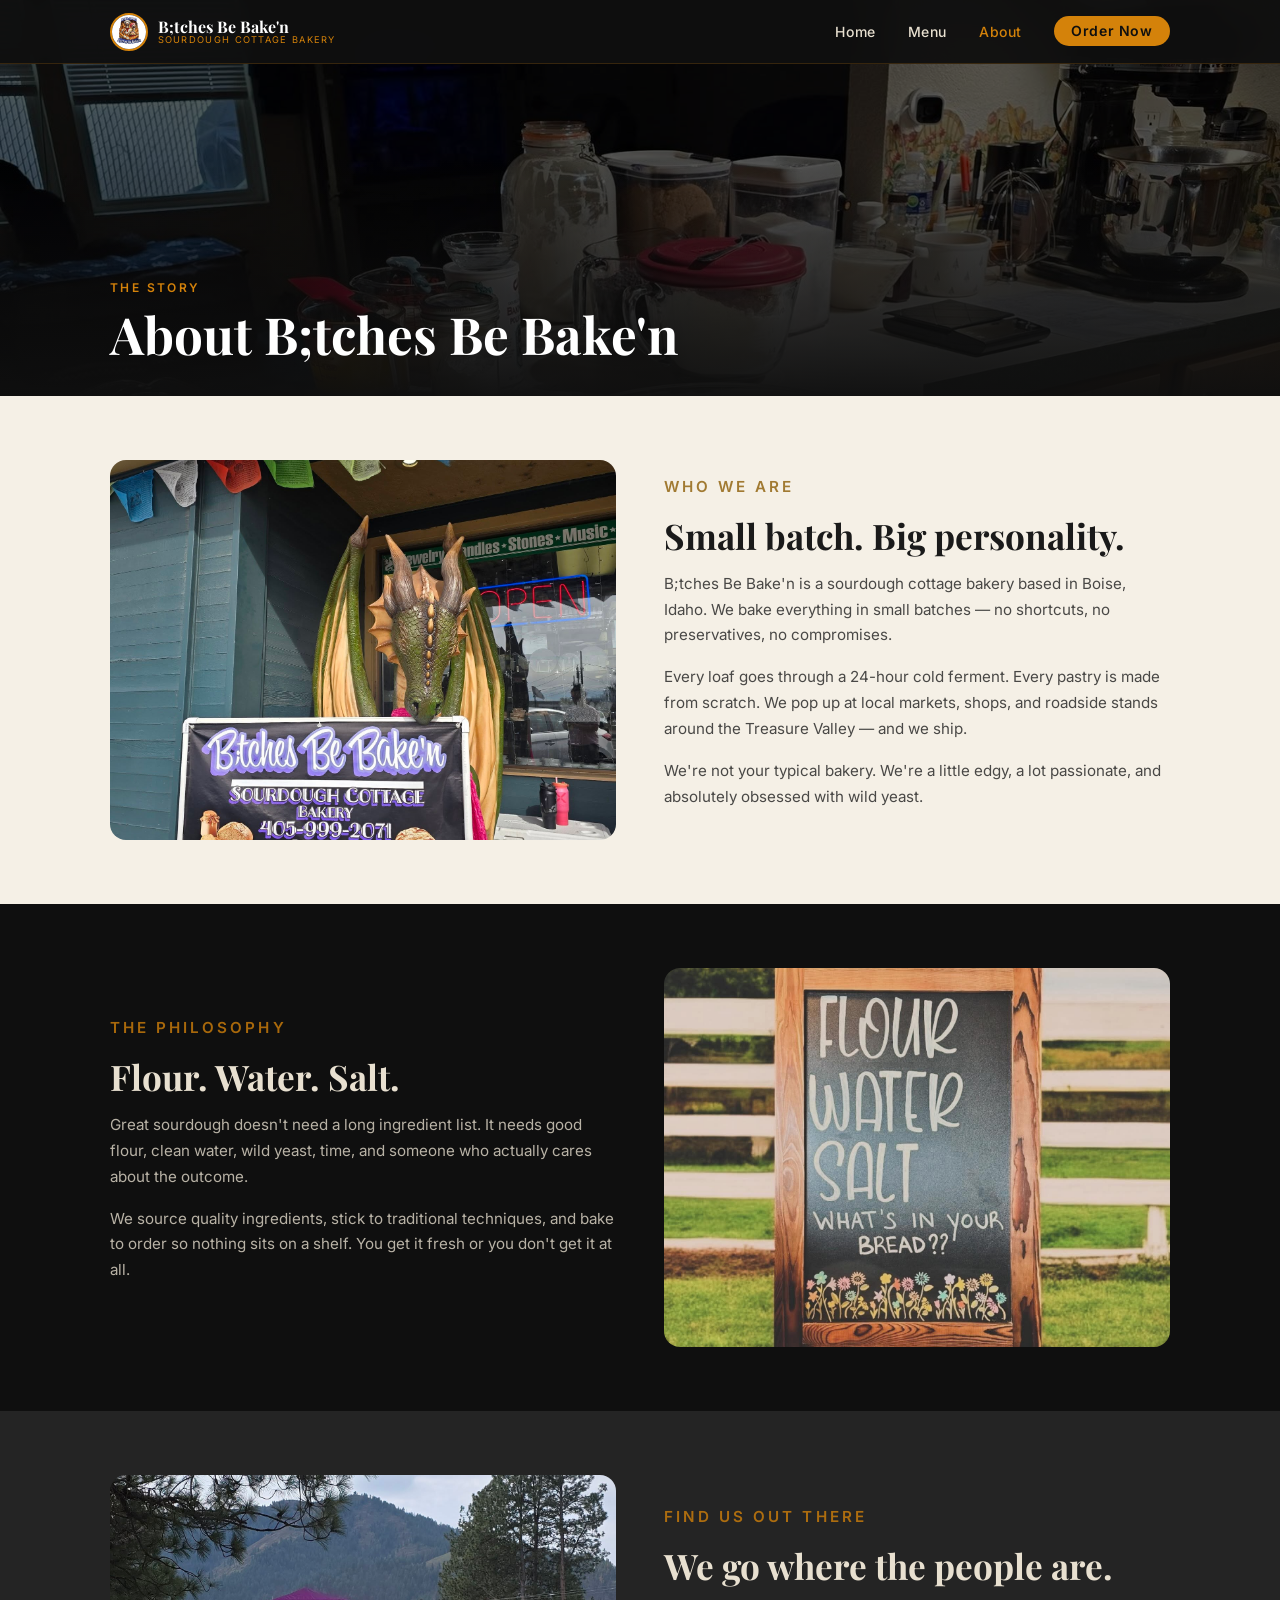
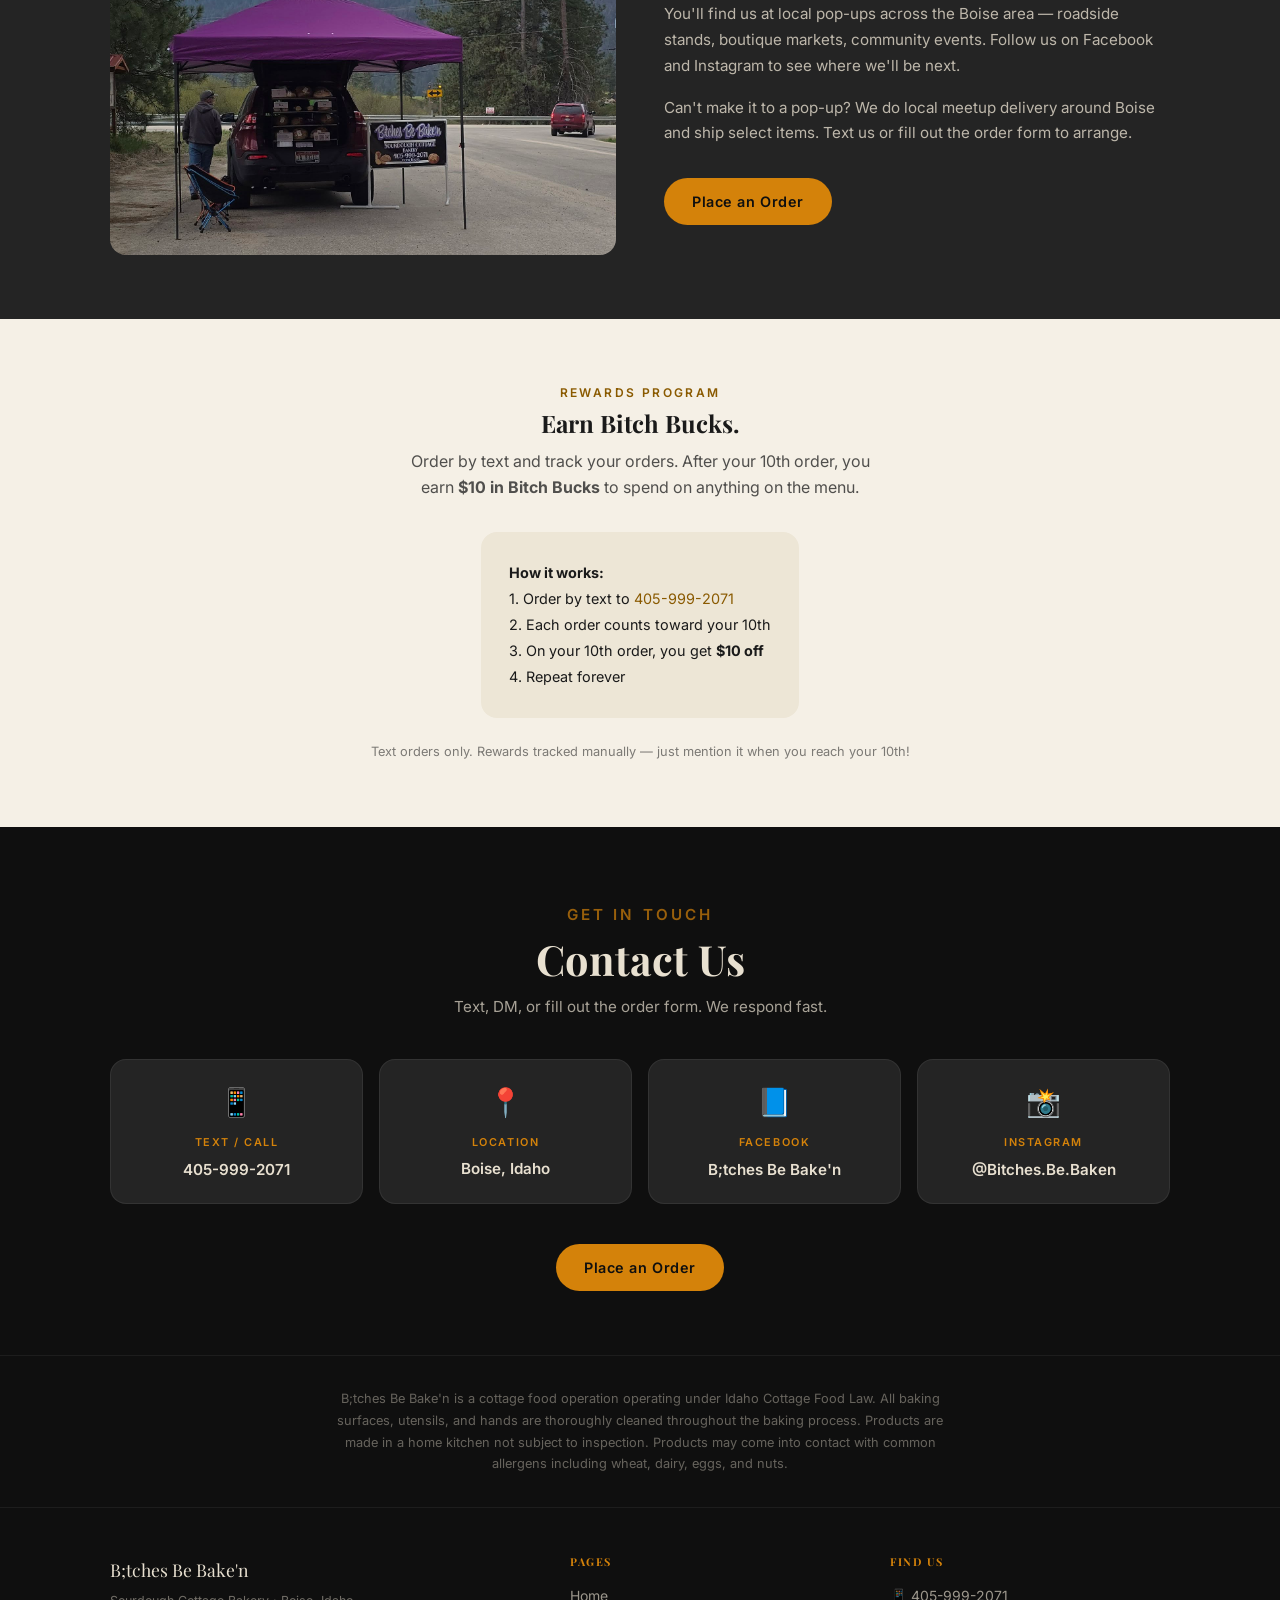
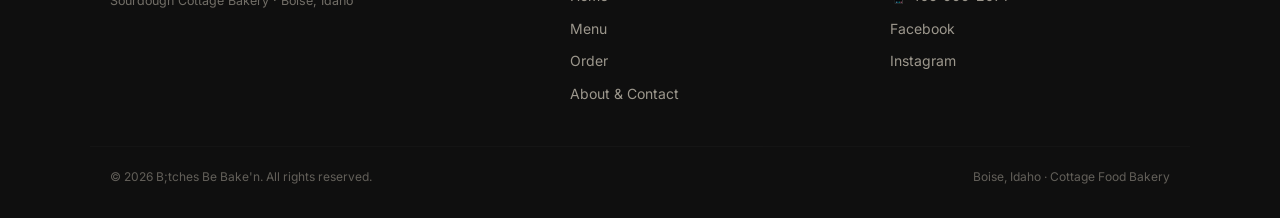
==== about.html @ 4016543a "Initial build: B;tches Be Bake'n website Full static site for bitchesbebaken.com — Boise, Idaho sour" ====
<!DOCTYPE html>
<html lang="en">
<head>
  <meta charset="UTF-8" />
  <meta name="viewport" content="width=device-width, initial-scale=1.0" />
  <title>About — B;tches Be Bake'n</title>
  <meta name="description" content="The story behind B;tches Be Bake'n — a small batch sourdough cottage bakery in Boise, Idaho." />
  <link rel="preconnect" href="https://fonts.googleapis.com" />
  <link rel="preconnect" href="https://fonts.gstatic.com" crossorigin />
  <link href="https://fonts.googleapis.com/css2?family=Playfair+Display:ital,wght@0,700;1,700&family=Inter:wght@400;500;600&display=swap" rel="stylesheet" />
  <link rel="stylesheet" href="style.css" />
</head>
<body>

<nav class="nav" id="siteNav">
  <div class="nav__inner">
    <a href="index.html" class="nav__logo">
      <img src="images/brand-logo-art-sugar-skull-bakers.jpg" alt="B;tches Be Bake'n logo" class="nav__logo-img" />
      <div class="nav__logo-text">
        B;tches Be Bake'n
        <span>Sourdough Cottage Bakery</span>
      </div>
    </a>
    <button id="navToggle" class="nav__toggle" aria-label="Menu" aria-expanded="false">
      <span></span><span></span><span></span>
    </button>
    <ul id="navLinks" class="nav__links">
      <li><a href="index.html">Home</a></li>
      <li><a href="menu.html">Menu</a></li>
      <li><a href="about.html">About</a></li>
      <li><a href="order.html" class="nav__order-btn">Order Now</a></li>
    </ul>
  </div>
</nav>

<!-- About hero -->
<div class="about-hero page-top">
  <div class="about-hero__bg"></div>
  <div class="about-hero__overlay"></div>
  <div class="about-hero__content container">
    <p class="section-label">The story</p>
    <h1>About B;tches Be Bake'n</h1>
  </div>
</div>

<!-- Story section -->
<section class="section section--cream">
  <div class="container">
    <div class="feature">
      <div class="feature__img">
        <img src="images/brand-banner-dragon-statue.jpg" alt="B;tches Be Bake'n brand banner with dragon" />
      </div>
      <div class="feature__text">
        <p class="section-label">Who we are</p>
        <h2>Small batch. Big personality.</h2>
        <p>B;tches Be Bake'n is a sourdough cottage bakery based in Boise, Idaho. We bake everything in small batches — no shortcuts, no preservatives, no compromises.</p>
        <p>Every loaf goes through a 24-hour cold ferment. Every pastry is made from scratch. We pop up at local markets, shops, and roadside stands around the Treasure Valley — and we ship.</p>
        <p>We're not your typical bakery. We're a little edgy, a lot passionate, and absolutely obsessed with wild yeast.</p>
      </div>
    </div>
  </div>
</section>

<!-- Flour Water Salt accent -->
<section class="section">
  <div class="container">
    <div class="feature feature--reverse">
      <div class="feature__img">
        <img src="images/accent-flour-water-salt-sign.jpg" alt="Flour Water Salt sign" />
      </div>
      <div class="feature__text">
        <p class="section-label">The philosophy</p>
        <h2>Flour. Water. Salt.</h2>
        <p>Great sourdough doesn't need a long ingredient list. It needs good flour, clean water, wild yeast, time, and someone who actually cares about the outcome.</p>
        <p>We source quality ingredients, stick to traditional techniques, and bake to order so nothing sits on a shelf. You get it fresh or you don't get it at all.</p>
      </div>
    </div>
  </div>
</section>

<!-- Market lifestyle -->
<section class="section section--dark2">
  <div class="container">
    <div class="feature">
      <div class="feature__img">
        <img src="images/market-stand-mountains.jpg" alt="B;tches Be Bake'n roadside stand with mountain backdrop" />
      </div>
      <div class="feature__text">
        <p class="section-label">Find us out there</p>
        <h2>We go where the people are.</h2>
        <p>You'll find us at local pop-ups across the Boise area — roadside stands, boutique markets, community events. Follow us on Facebook and Instagram to see where we'll be next.</p>
        <p>Can't make it to a pop-up? We do local meetup delivery around Boise and ship select items. Text us or fill out the order form to arrange.</p>
        <a href="order.html" class="btn btn--gold mt-1">Place an Order</a>
      </div>
    </div>
  </div>
</section>

<!-- Rewards program -->
<section class="section section--cream">
  <div class="container" style="max-width:700px; text-align:center;">
    <p class="section-label">Rewards program</p>
    <h2>Earn Bitch Bucks.</h2>
    <p style="opacity:0.75; margin: 0.75rem auto 2rem; max-width:480px;">Order by text and track your orders. After your 10th order, you earn <strong>$10 in Bitch Bucks</strong> to spend on anything on the menu.</p>
    <div style="background:var(--cream2); border-radius:var(--radius-lg); padding:1.75rem; display:inline-block; text-align:left; font-size:0.9rem; line-height:1.8; color:var(--text-dark);">
      <strong>How it works:</strong><br/>
      1. Order by text to <a href="sms:4059992071">405-999-2071</a><br/>
      2. Each order counts toward your 10th<br/>
      3. On your 10th order, you get <strong>$10 off</strong><br/>
      4. Repeat forever
    </div>
    <p style="margin-top:1.5rem; opacity:0.55; font-size:0.8rem;">Text orders only. Rewards tracked manually — just mention it when you reach your 10th!</p>
  </div>
</section>

<!-- Contact -->
<section class="section" id="contact">
  <div class="container">
    <div class="section-header">
      <p class="section-label">Get in touch</p>
      <h2>Contact Us</h2>
      <p>Text, DM, or fill out the order form. We respond fast.</p>
    </div>

    <div class="contact-grid">
      <div class="contact-card">
        <div class="contact-card__icon">📱</div>
        <p class="contact-card__label">Text / Call</p>
        <a href="sms:4059992071" class="contact-card__value">405-999-2071</a>
      </div>
      <div class="contact-card">
        <div class="contact-card__icon">📍</div>
        <p class="contact-card__label">Location</p>
        <p class="contact-card__value">Boise, Idaho</p>
      </div>
      <div class="contact-card">
        <div class="contact-card__icon">📘</div>
        <p class="contact-card__label">Facebook</p>
        <a href="https://www.facebook.com/profile.php?id=61573889138584" target="_blank" rel="noopener" class="contact-card__value">B;tches Be Bake'n</a>
      </div>
      <div class="contact-card">
        <div class="contact-card__icon">📸</div>
        <p class="contact-card__label">Instagram</p>
        <a href="https://www.instagram.com/Bitches.Be.Baken" target="_blank" rel="noopener" class="contact-card__value">@Bitches.Be.Baken</a>
      </div>
    </div>

    <div style="margin-top:2.5rem; text-align:center;">
      <a href="order.html" class="btn btn--gold">Place an Order</a>
    </div>
  </div>
</section>

<!-- Legal -->
<section style="padding:2rem 0; border-top:1px solid rgba(255,255,255,0.06);">
  <div class="container" style="max-width:680px; text-align:center; font-size:0.8rem; opacity:0.4; line-height:1.7;">
    B;tches Be Bake'n is a cottage food operation operating under Idaho Cottage Food Law. All baking surfaces, utensils, and hands are thoroughly cleaned throughout the baking process. Products are made in a home kitchen not subject to inspection. Products may come into contact with common allergens including wheat, dairy, eggs, and nuts.
  </div>
</section>

<footer class="footer">
  <div class="footer__inner">
    <div>
      <p class="footer__brand-name">B;tches Be Bake'n</p>
      <p class="footer__brand-tag">Sourdough Cottage Bakery · Boise, Idaho</p>
    </div>
    <div class="footer__col">
      <h4>Pages</h4>
      <ul>
        <li><a href="index.html">Home</a></li>
        <li><a href="menu.html">Menu</a></li>
        <li><a href="order.html">Order</a></li>
        <li><a href="about.html">About &amp; Contact</a></li>
      </ul>
    </div>
    <div class="footer__col">
      <h4>Find Us</h4>
      <ul>
        <li><a href="sms:4059992071">📱 405-999-2071</a></li>
        <li><a href="https://www.facebook.com/profile.php?id=61573889138584" target="_blank" rel="noopener">Facebook</a></li>
        <li><a href="https://www.instagram.com/Bitches.Be.Baken" target="_blank" rel="noopener">Instagram</a></li>
      </ul>
    </div>
  </div>
  <div class="footer__bottom">
    <span>© 2026 B;tches Be Bake'n. All rights reserved.</span>
    <span>Boise, Idaho · Cottage Food Bakery</span>
  </div>
</footer>

<script src="script.js"></script>
</body>
</html>
---- style.css ----
/* ── Reset & base ──────────────────────────────── */
*, *::before, *::after { box-sizing: border-box; margin: 0; padding: 0; }

:root {
  --black:   #0f0f0f;
  --dark:    #1a1a1a;
  --dark2:   #242424;
  --cream:   #f5f0e6;
  --cream2:  #ede6d6;
  --gold:    #d4820a;
  --gold2:   #f0a030;
  --white:   #ffffff;
  --text-dark:  #1a1a1a;
  --text-light: #e8e0d0;
  --text-muted: #888;

  --font-display: 'Playfair Display', Georgia, serif;
  --font-body:    'Inter', system-ui, sans-serif;

  --radius:    8px;
  --radius-lg: 16px;
  --shadow:    0 4px 24px rgba(0,0,0,0.4);
  --shadow-card: 0 2px 12px rgba(0,0,0,0.3);

  --max-w: 1100px;
  --nav-h: 64px;
}

html { scroll-behavior: smooth; }

body {
  font-family: var(--font-body);
  background: var(--black);
  color: var(--text-light);
  line-height: 1.6;
  font-size: 16px;
}

img { display: block; max-width: 100%; height: auto; }
a   { color: var(--gold); text-decoration: none; }
a:hover { color: var(--gold2); }

/* ── Typography ────────────────────────────────── */
h1, h2, h3, h4 {
  font-family: var(--font-display);
  line-height: 1.15;
  font-weight: 700;
}

.section-label {
  font-size: 0.75rem;
  font-weight: 600;
  letter-spacing: 0.2em;
  text-transform: uppercase;
  color: var(--gold);
  margin-bottom: 0.5rem;
}

/* ── Layout helpers ────────────────────────────── */
.container {
  max-width: var(--max-w);
  margin: 0 auto;
  padding: 0 1.25rem;
}

.section { padding: 4rem 0; }

@media (max-width: 600px) {
  .section { padding: 3rem 0; }
}

.section--cream {
  background: var(--cream);
  color: var(--text-dark);
}
.section--cream .section-label { color: #8a5a00; }
.section--cream a { color: #8a5a00; }

.section--dark2 { background: var(--dark2); }

/* ── Nav ───────────────────────────────────────── */
.nav {
  position: fixed;
  top: 0; left: 0; right: 0;
  height: var(--nav-h);
  z-index: 200;
  display: flex;
  align-items: center;
  background: rgba(15,15,15,0.95);
  backdrop-filter: blur(12px);
  -webkit-backdrop-filter: blur(12px);
  border-bottom: 1px solid rgba(212,130,10,0.2);
  transition: background 0.3s;
}

.nav__inner {
  max-width: var(--max-w);
  margin: 0 auto;
  padding: 0 1.25rem;
  width: 100%;
  display: flex;
  align-items: center;
  justify-content: space-between;
  gap: 1rem;
}

.nav__logo {
  display: flex;
  align-items: center;
  gap: 0.6rem;
  text-decoration: none;
  flex-shrink: 0;
}

.nav__logo-img {
  width: 38px;
  height: 38px;
  object-fit: cover;
  border-radius: 50%;
  border: 2px solid var(--gold);
}

.nav__logo-text {
  font-family: var(--font-display);
  font-size: 1rem;
  font-weight: 700;
  color: var(--white);
  line-height: 1.1;
}
.nav__logo-text span {
  display: block;
  font-size: 0.58rem;
  font-family: var(--font-body);
  letter-spacing: 0.14em;
  text-transform: uppercase;
  color: var(--gold);
  font-weight: 400;
}

/* Desktop links */
.nav__links {
  display: flex;
  align-items: center;
  gap: 2rem;
  list-style: none;
}
.nav__links a {
  font-size: 0.875rem;
  font-weight: 500;
  letter-spacing: 0.04em;
  color: var(--text-light);
  transition: color 0.2s;
}
.nav__links a:hover,
.nav__links a.active { color: var(--gold); }

.nav__order-btn {
  background: var(--gold) !important;
  color: var(--black) !important;
  padding: 0.4rem 1.1rem;
  border-radius: 99px;
  font-weight: 600 !important;
  transition: background 0.2s !important;
}
.nav__order-btn:hover { background: var(--gold2) !important; }

/* Hamburger toggle */
.nav__toggle {
  display: none;
  flex-direction: column;
  justify-content: center;
  gap: 5px;
  width: 40px;
  height: 40px;
  background: none;
  border: none;
  cursor: pointer;
  padding: 6px;
  border-radius: var(--radius);
  transition: background 0.2s;
  flex-shrink: 0;
}
.nav__toggle:hover { background: rgba(255,255,255,0.07); }
.nav__toggle span {
  display: block;
  width: 22px;
  height: 2px;
  background: var(--text-light);
  border-radius: 2px;
  transition: transform 0.3s, opacity 0.3s, width 0.3s;
  transform-origin: center;
}
/* animated X when open */
.nav__toggle.open span:nth-child(1) { transform: translateY(7px) rotate(45deg); }
.nav__toggle.open span:nth-child(2) { opacity: 0; width: 0; }
.nav__toggle.open span:nth-child(3) { transform: translateY(-7px) rotate(-45deg); }

/* Mobile nav drawer */
@media (max-width: 720px) {
  .nav__toggle { display: flex; }

  .nav__links {
    display: flex;
    flex-direction: column;
    align-items: stretch;
    gap: 0;
    position: fixed;
    top: var(--nav-h);
    left: 0; right: 0;
    background: rgba(15,15,15,0.98);
    backdrop-filter: blur(16px);
    -webkit-backdrop-filter: blur(16px);
    border-bottom: 1px solid rgba(212,130,10,0.2);
    padding: 0.5rem 0 1rem;
    /* hidden by default */
    transform: translateY(-8px);
    opacity: 0;
    pointer-events: none;
    transition: transform 0.25s ease, opacity 0.25s ease;
  }

  .nav__links.open {
    transform: translateY(0);
    opacity: 1;
    pointer-events: auto;
  }

  .nav__links li { width: 100%; }
  .nav__links a {
    display: block;
    padding: 0.85rem 1.5rem;
    font-size: 1rem;
    border-radius: 0;
  }
  .nav__links a:hover { background: rgba(255,255,255,0.04); }

  .nav__order-btn {
    margin: 0.5rem 1.25rem 0 !important;
    display: block !important;
    text-align: center !important;
    border-radius: var(--radius) !important;
    padding: 0.7rem 1rem !important;
  }
}

/* page offset for fixed nav */
.page-top { padding-top: var(--nav-h); }

/* ── Buttons ───────────────────────────────────── */
.btn {
  display: inline-block;
  padding: 0.75rem 1.75rem;
  border-radius: 99px;
  font-weight: 600;
  font-size: 0.9rem;
  letter-spacing: 0.04em;
  cursor: pointer;
  transition: all 0.2s;
  border: none;
  text-align: center;
  white-space: nowrap;
}
.btn--gold   { background: var(--gold); color: var(--black); }
.btn--gold:hover { background: var(--gold2); color: var(--black); }
.btn--outline {
  background: transparent;
  color: var(--gold);
  border: 2px solid var(--gold);
}
.btn--outline:hover { background: var(--gold); color: var(--black); }
.btn--cream  { background: var(--cream); color: var(--text-dark); }
.btn--cream:hover { background: var(--cream2); }

@media (max-width: 480px) {
  .btn { padding: 0.7rem 1.4rem; font-size: 0.875rem; }
}

/* ── Hero ──────────────────────────────────────── */
.hero {
  position: relative;
  min-height: 100vh;
  display: flex;
  align-items: center;
  overflow: hidden;
}

.hero__bg {
  position: absolute;
  inset: 0;
  background-image: url('images/bg-sinny-rolls-multi-rack.jpg');
  background-size: cover;
  background-position: center;
  filter: brightness(0.3);
  transform: scale(1.04);
  transition: transform 8s ease;
}
.hero:hover .hero__bg { transform: scale(1.0); }

.hero__overlay {
  position: absolute;
  inset: 0;
  background: linear-gradient(135deg, rgba(15,15,15,0.6) 0%, rgba(212,130,10,0.08) 100%);
}

.hero__content {
  position: relative;
  z-index: 2;
  max-width: var(--max-w);
  margin: 0 auto;
  padding: 6rem 1.25rem 4rem;
}

.hero__eyebrow {
  font-size: 0.72rem;
  letter-spacing: 0.22em;
  text-transform: uppercase;
  color: var(--gold);
  font-weight: 600;
  margin-bottom: 1rem;
}

.hero__title {
  font-size: clamp(2.4rem, 7vw, 5.5rem);
  color: var(--white);
  margin-bottom: 1.25rem;
  max-width: 700px;
}
.hero__title em { font-style: italic; color: var(--gold); }

.hero__sub {
  font-size: clamp(0.95rem, 2.5vw, 1.1rem);
  color: var(--text-light);
  max-width: 480px;
  margin-bottom: 2rem;
  opacity: 0.85;
}

.hero__actions {
  display: flex;
  gap: 0.75rem;
  flex-wrap: wrap;
}

.hero__scroll {
  position: absolute;
  bottom: 2rem;
  left: 50%;
  transform: translateX(-50%);
  display: flex;
  flex-direction: column;
  align-items: center;
  gap: 0.4rem;
  color: rgba(255,255,255,0.35);
  font-size: 0.65rem;
  letter-spacing: 0.15em;
  text-transform: uppercase;
  z-index: 2;
}
.hero__scroll-line {
  width: 1px;
  height: 36px;
  background: linear-gradient(to bottom, rgba(255,255,255,0.35), transparent);
  animation: scrollLine 1.8s ease-in-out infinite;
}
@keyframes scrollLine {
  0%   { opacity: 0; transform: scaleY(0); transform-origin: top; }
  50%  { opacity: 1; }
  100% { opacity: 0; transform: scaleY(1); transform-origin: top; }
}

@media (max-width: 480px) {
  .hero__scroll { display: none; }
}

/* ── Section headers ───────────────────────────── */
.section-header {
  text-align: center;
  margin-bottom: 2.5rem;
}
.section-header h2 { font-size: clamp(1.6rem, 4vw, 2.6rem); margin-top: 0.4rem; }
.section-header p  { margin-top: 0.75rem; max-width: 520px; margin-left: auto; margin-right: auto; opacity: 0.7; font-size: 0.95rem; }

/* ── Product cards ─────────────────────────────── */
.product-grid {
  display: grid;
  grid-template-columns: repeat(auto-fill, minmax(240px, 1fr));
  gap: 1.25rem;
}

@media (max-width: 480px) {
  .product-grid { grid-template-columns: 1fr 1fr; gap: 0.75rem; }
}
@media (max-width: 360px) {
  .product-grid { grid-template-columns: 1fr; }
}

.product-card {
  background: var(--dark2);
  border-radius: var(--radius-lg);
  overflow: hidden;
  border: 1px solid rgba(255,255,255,0.06);
  transition: transform 0.25s, box-shadow 0.25s;
}
.section--cream .product-card {
  background: var(--white);
  border-color: rgba(0,0,0,0.08);
  box-shadow: var(--shadow-card);
}
.product-card:hover {
  transform: translateY(-3px);
  box-shadow: 0 8px 28px rgba(212,130,10,0.18);
}

.product-card__img {
  width: 100%;
  aspect-ratio: 4/3;
  object-fit: cover;
}

.product-card__body { padding: 0.9rem 1rem 1.1rem; }

.product-card__name {
  font-family: var(--font-display);
  font-size: 1rem;
  font-weight: 700;
  margin-bottom: 0.3rem;
}
@media (max-width: 480px) {
  .product-card__name { font-size: 0.9rem; }
  .product-card__body { padding: 0.7rem 0.75rem 0.9rem; }
}

.product-card__desc {
  font-size: 0.82rem;
  opacity: 0.65;
  margin-bottom: 0.65rem;
  line-height: 1.45;
}
@media (max-width: 480px) {
  .product-card__desc { display: none; } /* save space on tiny screens */
}

.product-card__footer {
  display: flex;
  align-items: center;
  justify-content: space-between;
  gap: 0.4rem;
  flex-wrap: wrap;
}

.product-card__price {
  font-size: 0.95rem;
  font-weight: 700;
  color: var(--gold);
}
.section--cream .product-card__price { color: #8a5a00; }

.product-card__tag {
  font-size: 0.65rem;
  font-weight: 600;
  letter-spacing: 0.07em;
  text-transform: uppercase;
  padding: 0.18rem 0.5rem;
  border-radius: 99px;
  background: rgba(212,130,10,0.15);
  color: var(--gold);
  white-space: nowrap;
}
.section--cream .product-card__tag { background: rgba(138,90,0,0.12); color: #8a5a00; }

/* ── Stat strip ────────────────────────────────── */
.stat-strip {
  background: var(--gold);
  color: var(--black);
  padding: 1.75rem 0;
}
.stat-strip__inner {
  display: flex;
  justify-content: space-around;
  flex-wrap: wrap;
  gap: 1.25rem;
  text-align: center;
}
.stat-strip__item strong {
  display: block;
  font-family: var(--font-display);
  font-size: 2rem;
  font-weight: 700;
  line-height: 1;
}
.stat-strip__item span {
  font-size: 0.75rem;
  font-weight: 600;
  letter-spacing: 0.1em;
  text-transform: uppercase;
  opacity: 0.7;
}

/* ── Two-column feature ────────────────────────── */
.feature {
  display: grid;
  grid-template-columns: 1fr 1fr;
  gap: 3rem;
  align-items: center;
}
.feature--reverse { direction: rtl; }
.feature--reverse > * { direction: ltr; }

@media (max-width: 700px) {
  .feature { grid-template-columns: 1fr; gap: 2rem; }
  .feature--reverse { direction: ltr; }
}

.feature__img {
  border-radius: var(--radius-lg);
  overflow: hidden;
  aspect-ratio: 4/3;
}
.feature__img img { width: 100%; height: 100%; object-fit: cover; }

.feature__text h2 { font-size: clamp(1.5rem, 3.5vw, 2.2rem); margin-bottom: 0.9rem; }
.feature__text p  { opacity: 0.78; margin-bottom: 1rem; line-height: 1.7; font-size: 0.95rem; }

/* ── Form ──────────────────────────────────────── */
.form-card {
  background: var(--dark2);
  border-radius: var(--radius-lg);
  padding: 2rem;
  border: 1px solid rgba(255,255,255,0.07);
  max-width: 680px;
  margin: 0 auto;
}

@media (max-width: 520px) {
  .form-card { padding: 1.25rem; border-radius: var(--radius); }
}

.form-group { margin-bottom: 1.1rem; }

.form-group label {
  display: block;
  font-size: 0.83rem;
  font-weight: 600;
  margin-bottom: 0.35rem;
  color: var(--text-light);
  letter-spacing: 0.03em;
}

.form-group input,
.form-group select,
.form-group textarea {
  width: 100%;
  background: rgba(255,255,255,0.05);
  border: 1px solid rgba(255,255,255,0.12);
  border-radius: var(--radius);
  padding: 0.65rem 0.9rem;
  color: var(--text-light);
  font-family: var(--font-body);
  font-size: 0.95rem;
  transition: border-color 0.2s;
  outline: none;
  /* prevent zoom on iOS */
  font-size: max(16px, 0.95rem);
}
.form-group input:focus,
.form-group select:focus,
.form-group textarea:focus { border-color: var(--gold); }
.form-group textarea { resize: vertical; min-height: 110px; }
.form-group select option { background: var(--dark2); }

.form-row {
  display: grid;
  grid-template-columns: 1fr 1fr;
  gap: 0.9rem;
}
@media (max-width: 520px) { .form-row { grid-template-columns: 1fr; } }

.form-note { font-size: 0.75rem; opacity: 0.5; margin-top: 0.25rem; }

.form-submit {
  margin-top: 0.5rem;
  width: 100%;
  padding: 0.9rem;
  font-size: 1rem;
}

/* ── Menu page categories ──────────────────────── */
.menu-category { margin-bottom: 3.5rem; }

.menu-category__header {
  display: flex;
  align-items: center;
  gap: 0.75rem;
  margin-bottom: 1.5rem;
  padding-bottom: 0.6rem;
  border-bottom: 1px solid rgba(212,130,10,0.25);
}
.menu-category__icon { font-size: 1.4rem; }
.menu-category__header h2 { font-size: clamp(1.25rem, 3vw, 1.6rem); }

/* ── About hero ────────────────────────────────── */
.about-hero {
  position: relative;
  height: 44vh;
  min-height: 280px;
  display: flex;
  align-items: flex-end;
  overflow: hidden;
}
.about-hero__bg {
  position: absolute;
  inset: 0;
  background-image: url('images/about-baking-prep-kitchen.jpg');
  background-size: cover;
  background-position: center 30%;
  filter: brightness(0.35);
}
.about-hero__overlay {
  position: absolute;
  inset: 0;
  background: linear-gradient(to top, rgba(15,15,15,0.95) 0%, transparent 60%);
}
.about-hero__content {
  position: relative;
  z-index: 2;
  padding: 2rem 1.25rem;
  max-width: var(--max-w);
  margin: 0 auto;
  width: 100%;
}
.about-hero__content h1 { font-size: clamp(1.75rem, 5vw, 3.2rem); color: var(--white); }

/* ── Contact cards ─────────────────────────────── */
.contact-grid {
  display: grid;
  grid-template-columns: repeat(auto-fit, minmax(180px, 1fr));
  gap: 1rem;
  margin-top: 2rem;
}
.contact-card {
  background: var(--dark2);
  border: 1px solid rgba(255,255,255,0.07);
  border-radius: var(--radius-lg);
  padding: 1.25rem;
  text-align: center;
}
.contact-card__icon   { font-size: 1.75rem; margin-bottom: 0.6rem; }
.contact-card__label  { font-size: 0.68rem; font-weight: 600; letter-spacing: 0.14em; text-transform: uppercase; color: var(--gold); margin-bottom: 0.35rem; }
.contact-card__value  { font-size: 0.95rem; font-weight: 600; color: var(--text-light); }

/* ── CTA banner ────────────────────────────────── */
.cta-banner {
  background: var(--dark2);
  border-top: 1px solid rgba(212,130,10,0.2);
  border-bottom: 1px solid rgba(212,130,10,0.2);
  padding: 3.5rem 0;
  text-align: center;
}
.cta-banner h2 { font-size: clamp(1.5rem, 4vw, 2.4rem); margin-bottom: 0.65rem; }
.cta-banner p  { opacity: 0.65; margin-bottom: 1.5rem; max-width: 460px; margin-left: auto; margin-right: auto; font-size: 0.95rem; }

/* ── Footer ────────────────────────────────────── */
.footer {
  background: var(--black);
  border-top: 1px solid rgba(255,255,255,0.06);
  padding: 3rem 0 2rem;
}
.footer__inner {
  max-width: var(--max-w);
  margin: 0 auto;
  padding: 0 1.25rem;
  display: grid;
  grid-template-columns: 1.5fr 1fr 1fr;
  gap: 2.5rem;
}
@media (max-width: 620px) {
  .footer__inner { grid-template-columns: 1fr 1fr; gap: 1.5rem; }
}
@media (max-width: 400px) {
  .footer__inner { grid-template-columns: 1fr; }
}

.footer__brand-name { font-family: var(--font-display); font-size: 1.1rem; margin-bottom: 0.4rem; }
.footer__brand-tag  { font-size: 0.78rem; opacity: 0.45; margin-bottom: 0.9rem; }

.footer__col h4 {
  font-size: 0.68rem;
  letter-spacing: 0.14em;
  text-transform: uppercase;
  color: var(--gold);
  margin-bottom: 0.9rem;
}
.footer__col ul  { list-style: none; }
.footer__col li  { margin-bottom: 0.45rem; }
.footer__col a   { color: var(--text-light); font-size: 0.875rem; opacity: 0.65; }
.footer__col a:hover { opacity: 1; color: var(--gold); }

.footer__bottom {
  max-width: var(--max-w);
  margin: 2rem auto 0;
  padding: 1.25rem 1.25rem 0;
  border-top: 1px solid rgba(255,255,255,0.06);
  display: flex;
  justify-content: space-between;
  align-items: center;
  flex-wrap: wrap;
  gap: 0.5rem;
  font-size: 0.75rem;
  opacity: 0.38;
}

/* ── Utility ───────────────────────────────────── */
.text-gold   { color: var(--gold); }
.text-center { text-align: center; }
.mt-1 { margin-top: 1rem; }
.mt-2 { margin-top: 2rem; }
.mb-1 { margin-bottom: 1rem; }

.badge-new {
  display: inline-block;
  font-size: 0.62rem;
  font-weight: 700;
  letter-spacing: 0.08em;
  text-transform: uppercase;
  background: var(--gold);
  color: var(--black);
  padding: 0.12rem 0.45rem;
  border-radius: 99px;
  vertical-align: middle;
  margin-left: 0.35rem;
}
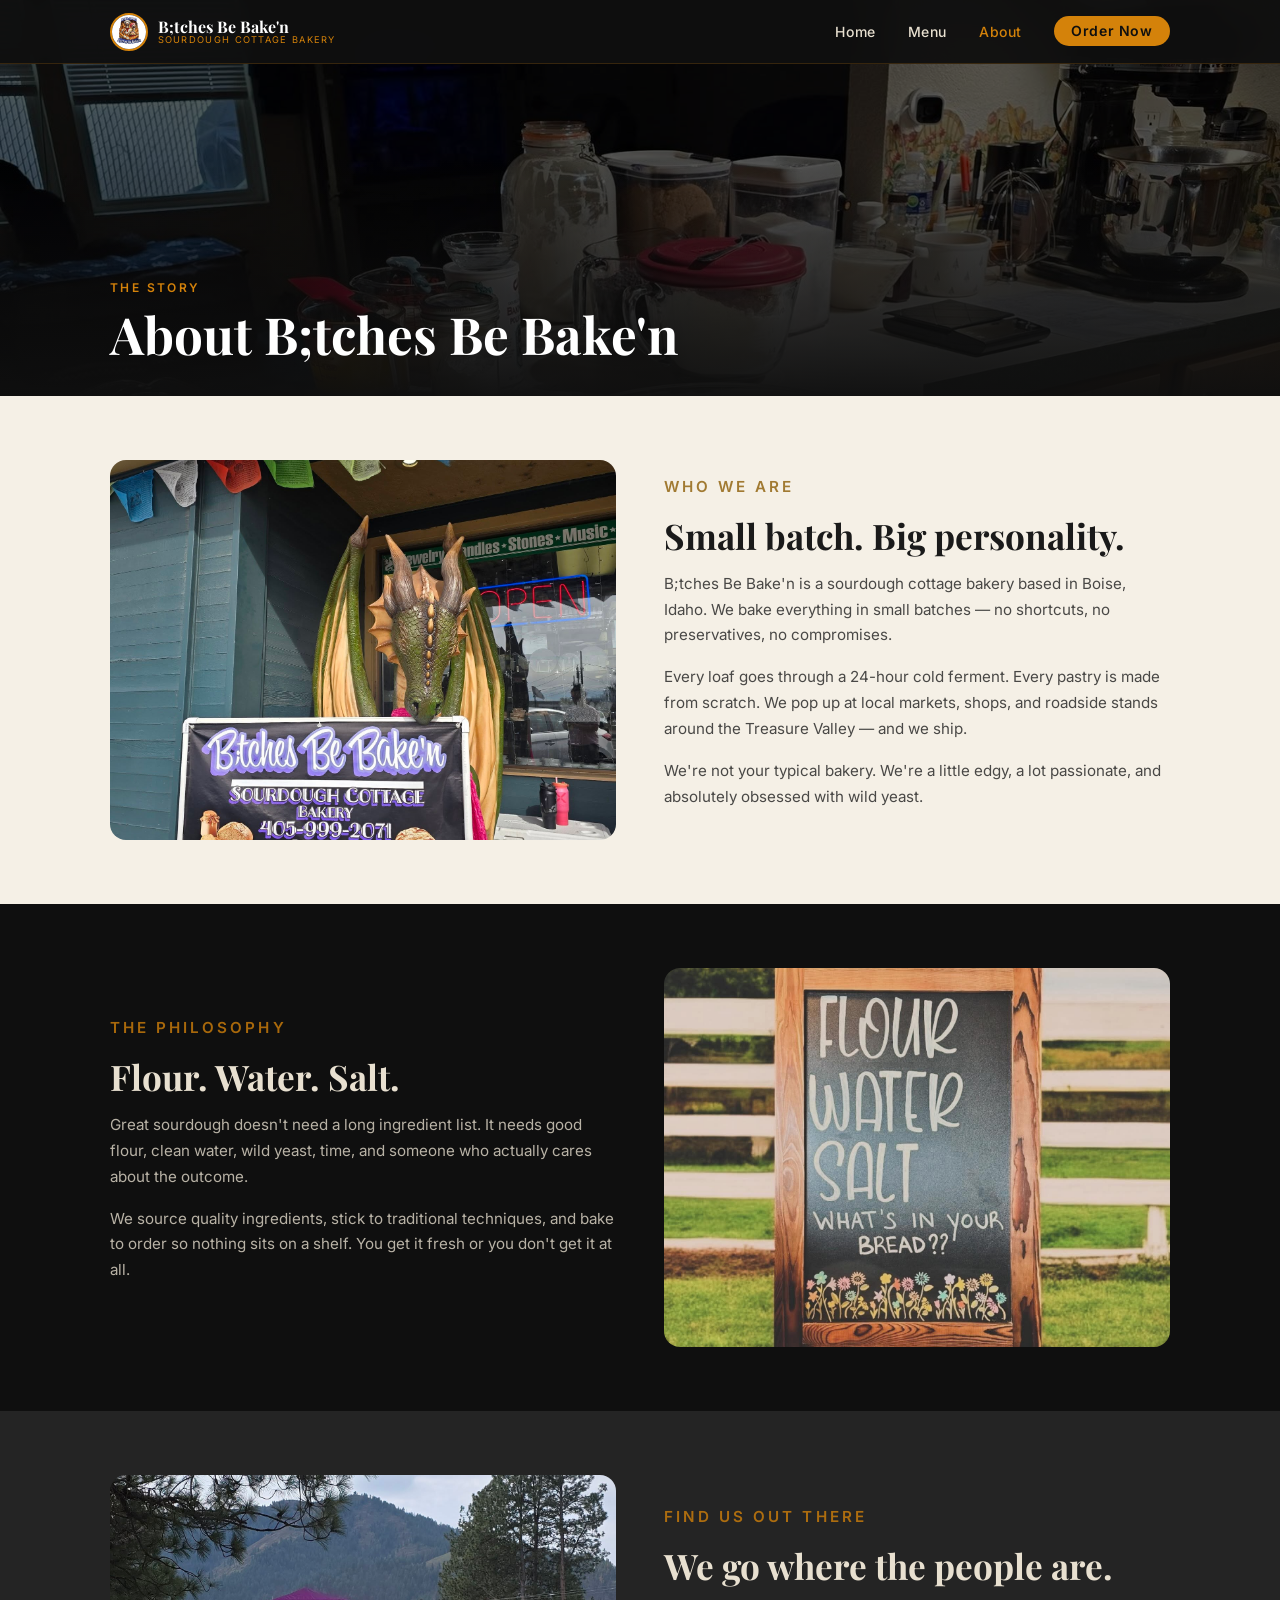
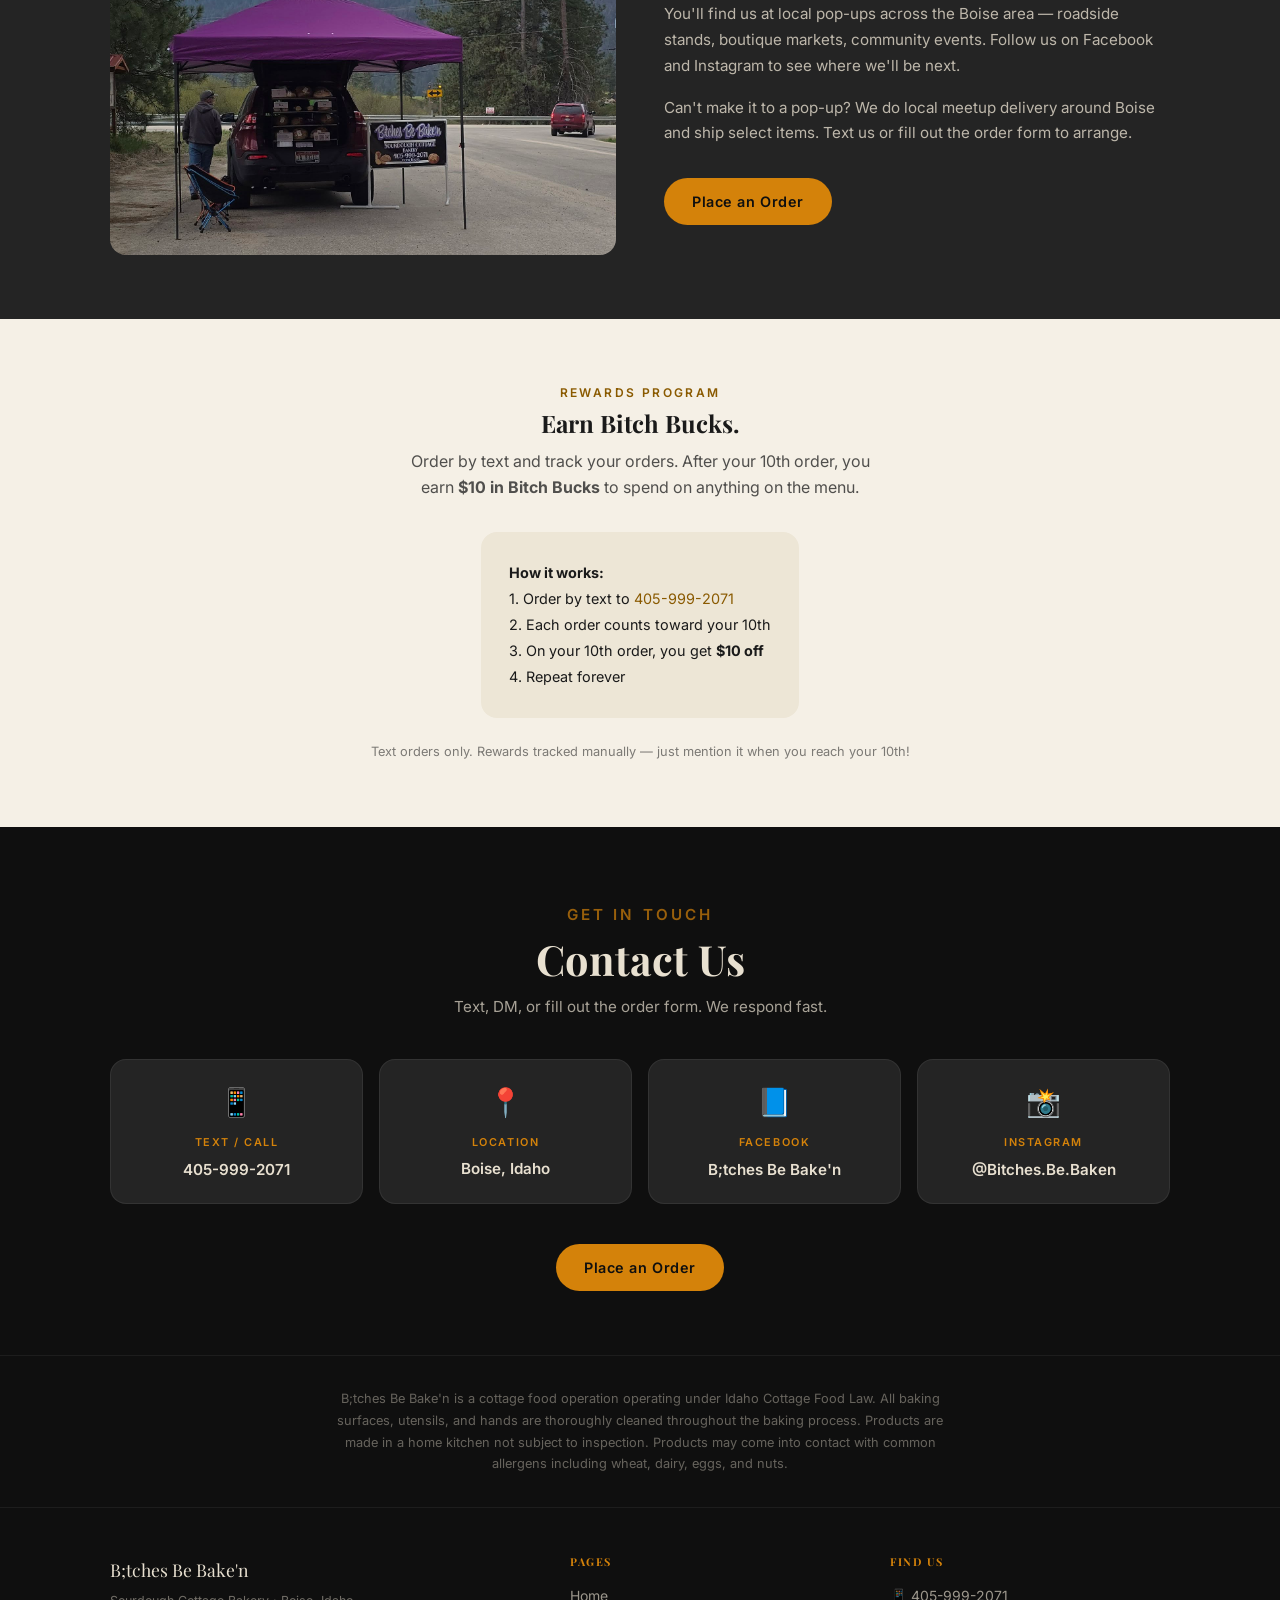
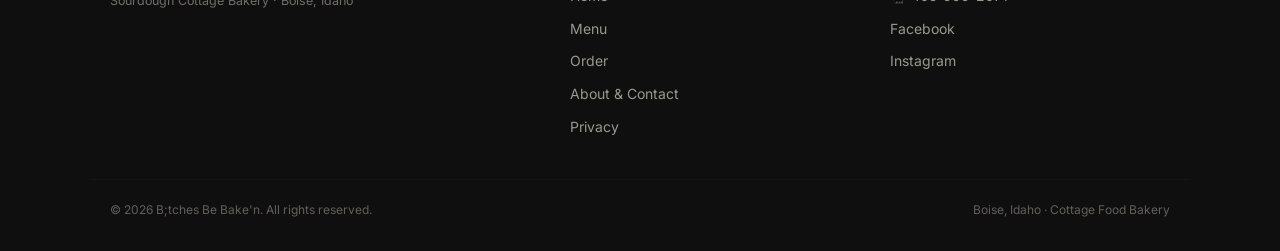
==== commit 52c1ade3: "Add GitHub Pages launch pack (404, privacy, robots, sitemap, llms)" ====
--- a/about.html
+++ b/about.html
@@ -171,6 +171,7 @@
         <li><a href="menu.html">Menu</a></li>
         <li><a href="order.html">Order</a></li>
         <li><a href="about.html">About &amp; Contact</a></li>
+        <li><a href="privacy.html">Privacy</a></li>
       </ul>
     </div>
     <div class="footer__col">
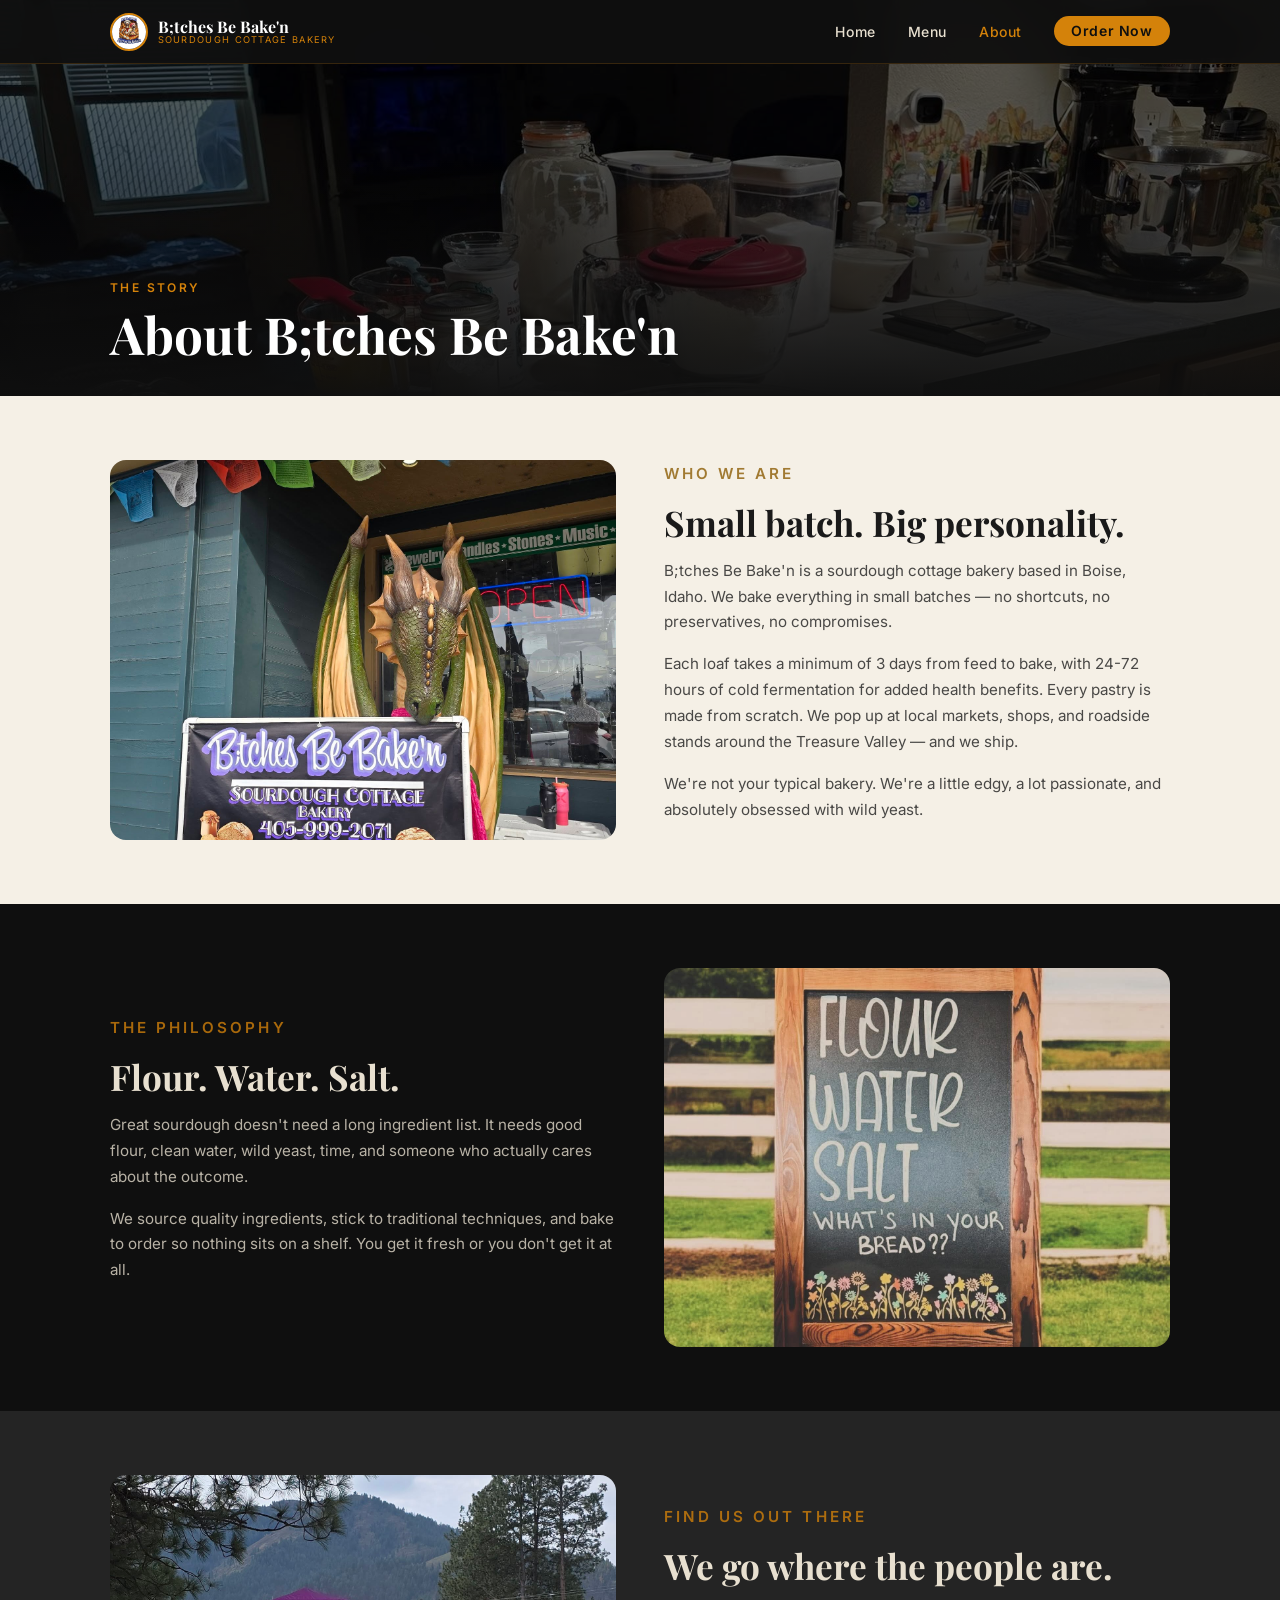
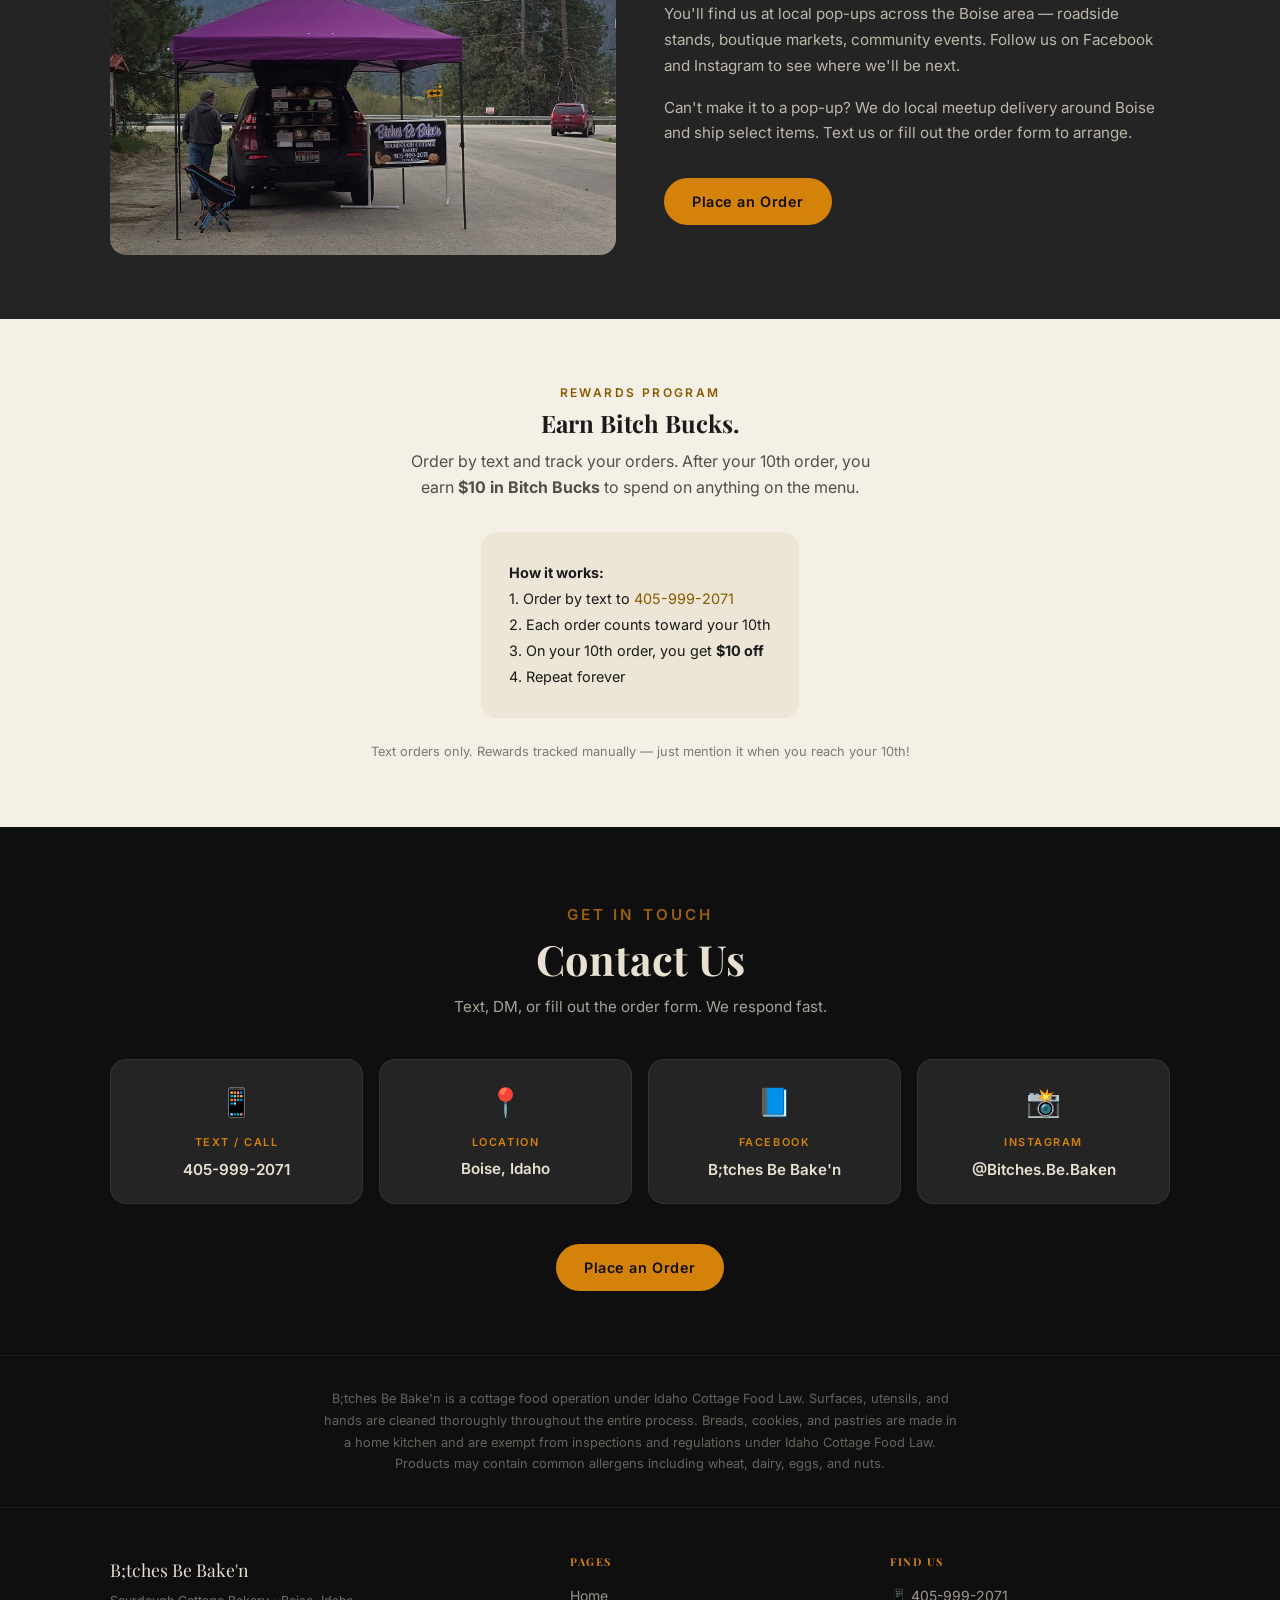
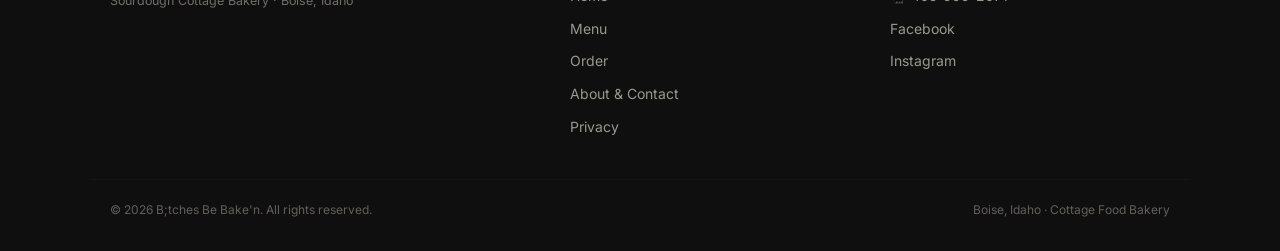
==== commit f4412cd8: "Update fermentation, payment, and Idaho cottage-law copy" ====
--- a/about.html
+++ b/about.html
@@ -54,7 +54,7 @@
         <p class="section-label">Who we are</p>
         <h2>Small batch. Big personality.</h2>
         <p>B;tches Be Bake'n is a sourdough cottage bakery based in Boise, Idaho. We bake everything in small batches — no shortcuts, no preservatives, no compromises.</p>
-        <p>Every loaf goes through a 24-hour cold ferment. Every pastry is made from scratch. We pop up at local markets, shops, and roadside stands around the Treasure Valley — and we ship.</p>
+        <p>Each loaf takes a minimum of 3 days from feed to bake, with 24-72 hours of cold fermentation for added health benefits. Every pastry is made from scratch. We pop up at local markets, shops, and roadside stands around the Treasure Valley — and we ship.</p>
         <p>We're not your typical bakery. We're a little edgy, a lot passionate, and absolutely obsessed with wild yeast.</p>
       </div>
     </div>
@@ -154,7 +154,7 @@
 <!-- Legal -->
 <section style="padding:2rem 0; border-top:1px solid rgba(255,255,255,0.06);">
   <div class="container" style="max-width:680px; text-align:center; font-size:0.8rem; opacity:0.4; line-height:1.7;">
-    B;tches Be Bake'n is a cottage food operation operating under Idaho Cottage Food Law. All baking surfaces, utensils, and hands are thoroughly cleaned throughout the baking process. Products are made in a home kitchen not subject to inspection. Products may come into contact with common allergens including wheat, dairy, eggs, and nuts.
+    B;tches Be Bake'n is a cottage food operation under Idaho Cottage Food Law. Surfaces, utensils, and hands are cleaned thoroughly throughout the entire process. Breads, cookies, and pastries are made in a home kitchen and are exempt from inspections and regulations under Idaho Cottage Food Law. Products may contain common allergens including wheat, dairy, eggs, and nuts.
   </div>
 </section>
 
